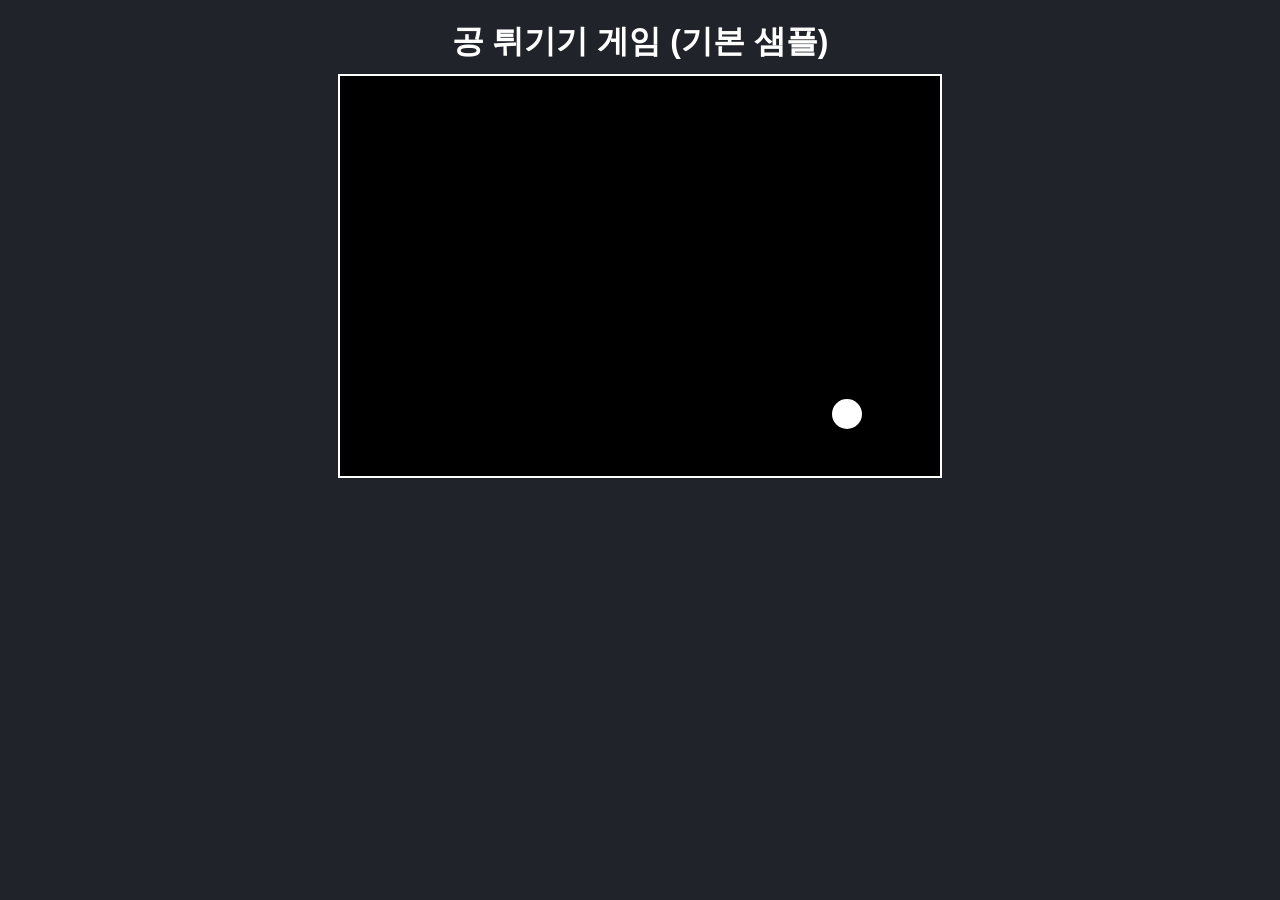
==== index.html @ e8708187 "Add files via upload" ====
<!DOCTYPE html>
<html lang="ko">
<head>
  <meta charset="UTF-8" />
  <title>공 튀기기 게임 (기본)</title>
  <link rel="stylesheet" href="./style.css" />
</head>
<body>
  <h1>공 튀기기 게임 (기본 샘플)</h1>
  <canvas id="gameCanvas" width="600" height="400"></canvas>

  <!-- 게임 로직 -->
  <script src="./script.js"></script>
</body>
</html>
---- style.css ----
/* 화면 전체 중앙 정렬 */
body {
    margin: 0;
    padding: 0;
    font-family: Arial, sans-serif;
    display: flex;
    flex-direction: column;
    align-items: center;
    justify-content: flex-start;
    height: 100vh;
    background: #20232a;
    color: #ffffff;
  }
  
  /* 제목 간단 스타일 */
  h1 {
    margin-top: 20px;
    margin-bottom: 10px;
  }
  
  /* 캔버스 테두리 */
  #gameCanvas {
    border: 2px solid #ffffff;
    background: #000000;
  }
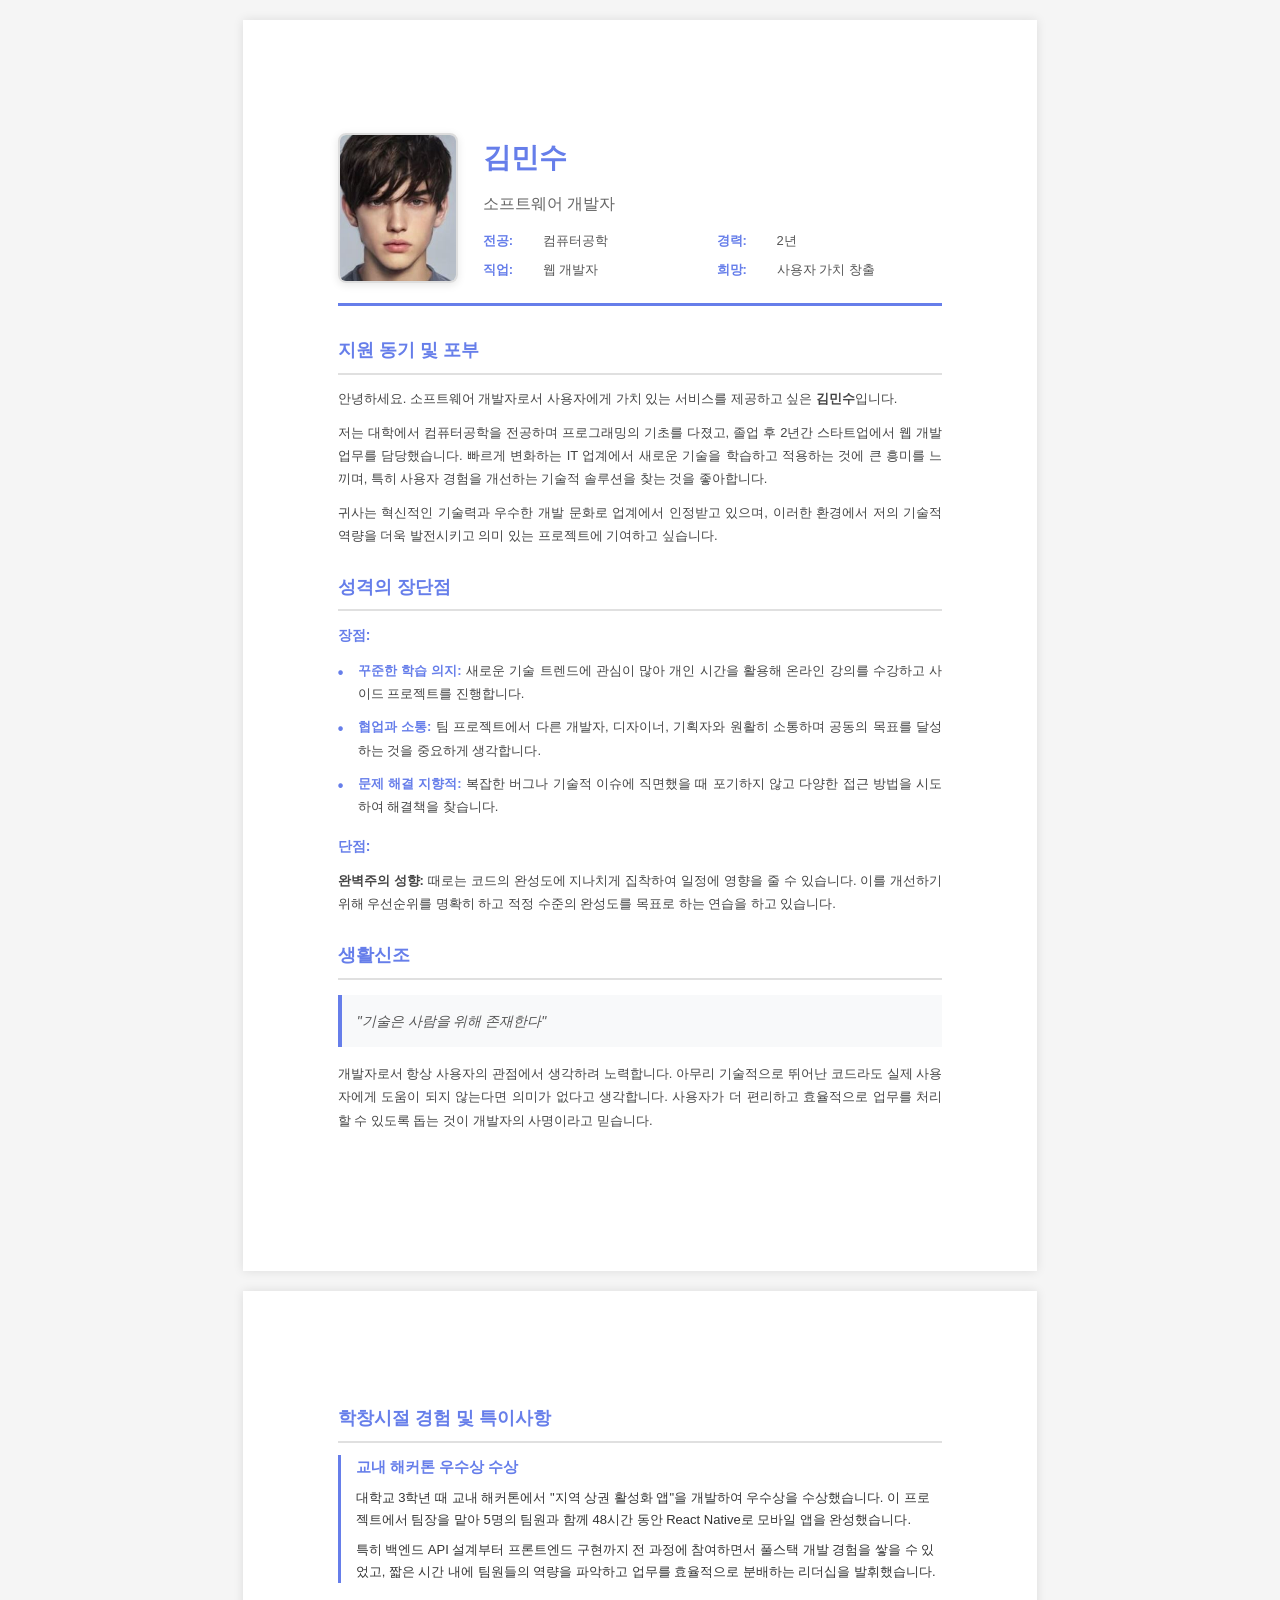
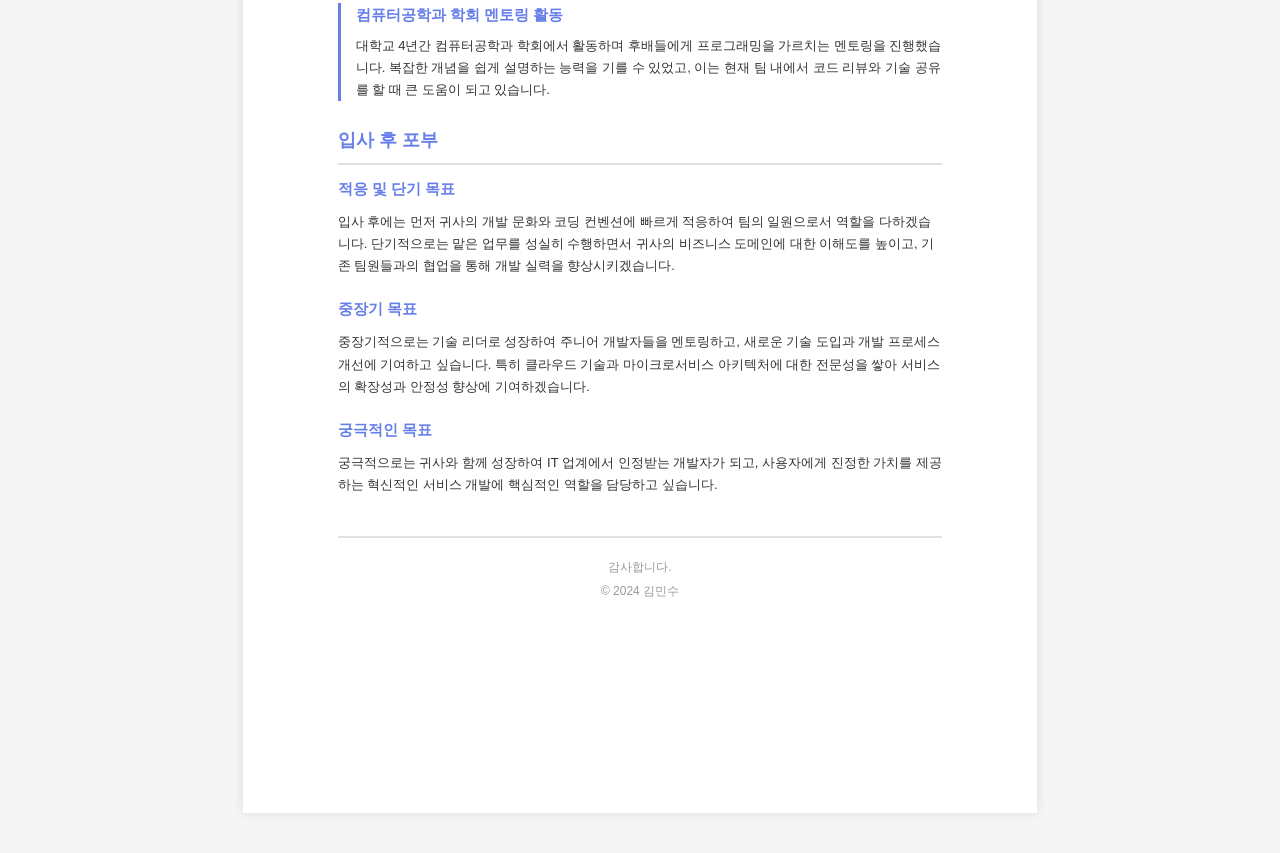
==== commit c069767b: "Update and rename self-introduction.html to index.html" ====
--- a/index.html
+++ b/index.html
@@ -1,15 +1,373 @@
 <!DOCTYPE html>
 <html lang="ko">
 <head>
-  <meta charset="UTF-8" />
-  <title>공 튀기기 게임 (기본)</title>
-  <link rel="stylesheet" href="./style.css" />
+    <meta charset="UTF-8">
+    <meta name="viewport" content="width=device-width, initial-scale=1.0">
+    <title>김민수 - 자기소개서</title>
+    <style>
+        * {
+            margin: 0;
+            padding: 0;
+            box-sizing: border-box;
+        }
+
+        @page {
+            size: A4;
+            margin: 0;
+        }
+
+        body {
+            font-family: 'Malgun Gothic', '맑은 고딕', Arial, sans-serif;
+            line-height: 1.6;
+            color: #333;
+            background: #f5f5f5;
+            padding: 20px;
+        }
+
+        .page {
+            width: 210mm;
+            min-height: 297mm;
+            background: white;
+            margin: 0 auto 20px;
+            padding: 30mm 25mm;
+            box-shadow: 0 0 10px rgba(0, 0, 0, 0.1);
+            page-break-after: always;
+        }
+
+        .page:last-child {
+            page-break-after: auto;
+        }
+
+        /* 헤더 */
+        .header {
+            display: flex;
+            align-items: center;
+            margin-bottom: 30px;
+            padding-bottom: 20px;
+            border-bottom: 3px solid #667eea;
+        }
+
+        .profile-photo {
+            width: 120px;
+            height: 150px;
+            object-fit: cover;
+            border-radius: 8px;
+            margin-right: 25px;
+            border: 2px solid #ddd;
+            box-shadow: 0 2px 8px rgba(0, 0, 0, 0.1);
+        }
+
+        .header-info {
+            flex: 1;
+        }
+
+        .header-info h1 {
+            font-size: 28px;
+            color: #667eea;
+            margin-bottom: 10px;
+            font-weight: bold;
+        }
+
+        .header-info .subtitle {
+            font-size: 16px;
+            color: #666;
+            margin-bottom: 15px;
+        }
+
+        .info-grid {
+            display: grid;
+            grid-template-columns: repeat(2, 1fr);
+            gap: 8px;
+            font-size: 13px;
+            color: #555;
+        }
+
+        .info-item {
+            display: flex;
+        }
+
+        .info-label {
+            font-weight: bold;
+            min-width: 60px;
+            color: #667eea;
+        }
+
+        /* 섹션 스타일 */
+        .section {
+            margin-bottom: 25px;
+        }
+
+        .section-title {
+            font-size: 18px;
+            font-weight: bold;
+            color: #667eea;
+            margin-bottom: 12px;
+            padding-bottom: 8px;
+            border-bottom: 2px solid #e0e0e0;
+        }
+
+        .section-content {
+            font-size: 13px;
+            line-height: 1.8;
+            color: #444;
+            text-align: justify;
+        }
+
+        .section-content p {
+            margin-bottom: 10px;
+        }
+
+        /* 리스트 스타일 */
+        .strengths-list {
+            list-style: none;
+            padding-left: 0;
+        }
+
+        .strengths-list li {
+            margin-bottom: 10px;
+            padding-left: 20px;
+            position: relative;
+        }
+
+        .strengths-list li::before {
+            content: '•';
+            position: absolute;
+            left: 0;
+            color: #667eea;
+            font-weight: bold;
+            font-size: 16px;
+        }
+
+        .strengths-list strong {
+            color: #667eea;
+            font-weight: bold;
+        }
+
+        /* 인용구 */
+        .quote-box {
+            background: #f8f9fa;
+            border-left: 4px solid #667eea;
+            padding: 15px;
+            margin: 15px 0;
+            font-style: italic;
+            font-size: 14px;
+            color: #555;
+        }
+
+        /* 경험 항목 */
+        .experience-item {
+            margin-bottom: 20px;
+            padding-left: 20px;
+            border-left: 3px solid #667eea;
+            padding-left: 15px;
+        }
+
+        .experience-item h4 {
+            font-size: 15px;
+            color: #667eea;
+            margin-bottom: 8px;
+            font-weight: bold;
+        }
+
+        .experience-item p {
+            font-size: 13px;
+            line-height: 1.7;
+            margin-bottom: 8px;
+        }
+
+        /* 포부 섹션 */
+        .future-section {
+            margin-bottom: 20px;
+        }
+
+        .future-section h4 {
+            font-size: 15px;
+            color: #667eea;
+            margin-bottom: 10px;
+            font-weight: bold;
+        }
+
+        .future-section p {
+            font-size: 13px;
+            line-height: 1.7;
+            margin-bottom: 8px;
+        }
+
+        /* 인쇄 스타일 */
+        @media print {
+            body {
+                background: white;
+                padding: 0;
+            }
+
+            .page {
+                margin: 0;
+                box-shadow: none;
+                page-break-after: always;
+            }
+
+            .page:last-child {
+                page-break-after: auto;
+            }
+        }
+
+        /* 화면 미리보기 */
+        @media screen {
+            .page {
+                margin-bottom: 20px;
+            }
+        }
+    </style>
 </head>
 <body>
-  <h1>공 튀기기 게임 (기본 샘플)</h1>
-  <canvas id="gameCanvas" width="600" height="400"></canvas>
-
-  <!-- 게임 로직 -->
-  <script src="./script.js"></script>
+    <!-- 1페이지 -->
+    <div class="page">
+        <!-- 헤더 (프로필 사진 + 기본 정보) -->
+        <div class="header">
+            <img src="hansome.JPG" alt="김민수 프로필" class="profile-photo" onerror="this.style.display='none';">
+            <div class="header-info">
+                <h1>김민수</h1>
+                <div class="subtitle">소프트웨어 개발자</div>
+                <div class="info-grid">
+                    <div class="info-item">
+                        <span class="info-label">전공:</span>
+                        <span>컴퓨터공학</span>
+                    </div>
+                    <div class="info-item">
+                        <span class="info-label">경력:</span>
+                        <span>2년</span>
+                    </div>
+                    <div class="info-item">
+                        <span class="info-label">직업:</span>
+                        <span>웹 개발자</span>
+                    </div>
+                    <div class="info-item">
+                        <span class="info-label">희망:</span>
+                        <span>사용자 가치 창출</span>
+                    </div>
+                </div>
+            </div>
+        </div>
+
+        <!-- 지원 동기 및 포부 -->
+        <div class="section">
+            <h2 class="section-title">지원 동기 및 포부</h2>
+            <div class="section-content">
+                <p>
+                    안녕하세요. 소프트웨어 개발자로서 사용자에게 가치 있는 서비스를 제공하고 싶은 <strong>김민수</strong>입니다.
+                </p>
+                <p>
+                    저는 대학에서 컴퓨터공학을 전공하며 프로그래밍의 기초를 다졌고, 졸업 후 2년간 스타트업에서 웹 개발 업무를 담당했습니다. 빠르게 변화하는 IT 업계에서 새로운 기술을 학습하고 적용하는 것에 큰 흥미를 느끼며, 특히 사용자 경험을 개선하는 기술적 솔루션을 찾는 것을 좋아합니다.
+                </p>
+                <p>
+                    귀사는 혁신적인 기술력과 우수한 개발 문화로 업계에서 인정받고 있으며, 이러한 환경에서 저의 기술적 역량을 더욱 발전시키고 의미 있는 프로젝트에 기여하고 싶습니다.
+                </p>
+            </div>
+        </div>
+
+        <!-- 성격의 장단점 -->
+        <div class="section">
+            <h2 class="section-title">성격의 장단점</h2>
+            <div class="section-content">
+                <h4 style="color: #667eea; margin-bottom: 10px; font-size: 14px;">장점:</h4>
+                <ul class="strengths-list">
+                    <li>
+                        <strong>꾸준한 학습 의지:</strong> 새로운 기술 트렌드에 관심이 많아 개인 시간을 활용해 온라인 강의를 수강하고 사이드 프로젝트를 진행합니다.
+                    </li>
+                    <li>
+                        <strong>협업과 소통:</strong> 팀 프로젝트에서 다른 개발자, 디자이너, 기획자와 원활히 소통하며 공동의 목표를 달성하는 것을 중요하게 생각합니다.
+                    </li>
+                    <li>
+                        <strong>문제 해결 지향적:</strong> 복잡한 버그나 기술적 이슈에 직면했을 때 포기하지 않고 다양한 접근 방법을 시도하여 해결책을 찾습니다.
+                    </li>
+                </ul>
+                <h4 style="color: #667eea; margin-top: 15px; margin-bottom: 10px; font-size: 14px;">단점:</h4>
+                <p>
+                    <strong>완벽주의 성향:</strong> 때로는 코드의 완성도에 지나치게 집착하여 일정에 영향을 줄 수 있습니다. 이를 개선하기 위해 우선순위를 명확히 하고 적정 수준의 완성도를 목표로 하는 연습을 하고 있습니다.
+                </p>
+            </div>
+        </div>
+
+        <!-- 생활신조 -->
+        <div class="section">
+            <h2 class="section-title">생활신조</h2>
+            <div class="quote-box">
+                "기술은 사람을 위해 존재한다"
+            </div>
+            <div class="section-content">
+                <p>
+                    개발자로서 항상 사용자의 관점에서 생각하려 노력합니다. 아무리 기술적으로 뛰어난 코드라도 실제 사용자에게 도움이 되지 않는다면 의미가 없다고 생각합니다. 사용자가 더 편리하고 효율적으로 업무를 처리할 수 있도록 돕는 것이 개발자의 사명이라고 믿습니다.
+                </p>
+            </div>
+        </div>
+    </div>
+
+    <!-- 2페이지 -->
+    <div class="page">
+        <!-- 학창시절 경험 및 특이사항 -->
+        <div class="section">
+            <h2 class="section-title">학창시절 경험 및 특이사항</h2>
+            
+            <div class="experience-item">
+                <h4>교내 해커톤 우수상 수상</h4>
+                <p>
+                    대학교 3학년 때 교내 해커톤에서 "지역 상권 활성화 앱"을 개발하여 우수상을 수상했습니다. 이 프로젝트에서 팀장을 맡아 5명의 팀원과 함께 48시간 동안 React Native로 모바일 앱을 완성했습니다.
+                </p>
+                <p>
+                    특히 백엔드 API 설계부터 프론트엔드 구현까지 전 과정에 참여하면서 풀스택 개발 경험을 쌓을 수 있었고, 짧은 시간 내에 팀원들의 역량을 파악하고 업무를 효율적으로 분배하는 리더십을 발휘했습니다.
+                </p>
+            </div>
+
+            <div class="experience-item">
+                <h4>컴퓨터공학과 학회 멘토링 활동</h4>
+                <p>
+                    대학교 4년간 컴퓨터공학과 학회에서 활동하며 후배들에게 프로그래밍을 가르치는 멘토링을 진행했습니다. 복잡한 개념을 쉽게 설명하는 능력을 기를 수 있었고, 이는 현재 팀 내에서 코드 리뷰와 기술 공유를 할 때 큰 도움이 되고 있습니다.
+                </p>
+            </div>
+        </div>
+
+        <!-- 입사 후 포부 -->
+        <div class="section">
+            <h2 class="section-title">입사 후 포부</h2>
+            
+            <div class="future-section">
+                <h4>적응 및 단기 목표</h4>
+                <p>
+                    입사 후에는 먼저 귀사의 개발 문화와 코딩 컨벤션에 빠르게 적응하여 팀의 일원으로서 역할을 다하겠습니다. 단기적으로는 맡은 업무를 성실히 수행하면서 귀사의 비즈니스 도메인에 대한 이해도를 높이고, 기존 팀원들과의 협업을 통해 개발 실력을 향상시키겠습니다.
+                </p>
+            </div>
+
+            <div class="future-section">
+                <h4>중장기 목표</h4>
+                <p>
+                    중장기적으로는 기술 리더로 성장하여 주니어 개발자들을 멘토링하고, 새로운 기술 도입과 개발 프로세스 개선에 기여하고 싶습니다. 특히 클라우드 기술과 마이크로서비스 아키텍처에 대한 전문성을 쌓아 서비스의 확장성과 안정성 향상에 기여하겠습니다.
+                </p>
+            </div>
+
+            <div class="future-section">
+                <h4>궁극적인 목표</h4>
+                <p>
+                    궁극적으로는 귀사와 함께 성장하여 IT 업계에서 인정받는 개발자가 되고, 사용자에게 진정한 가치를 제공하는 혁신적인 서비스 개발에 핵심적인 역할을 담당하고 싶습니다.
+                </p>
+            </div>
+        </div>
+
+        <!-- 푸터 -->
+        <div style="text-align: center; margin-top: 40px; padding-top: 20px; border-top: 2px solid #e0e0e0; color: #999; font-size: 12px;">
+            <p>감사합니다.</p>
+            <p style="margin-top: 5px;">&copy; 2024 김민수</p>
+        </div>
+    </div>
+
+    <script>
+        // 인쇄 시 페이지 나누기 최적화
+        window.addEventListener('beforeprint', function() {
+            document.body.style.background = 'white';
+        });
+
+        window.addEventListener('afterprint', function() {
+            document.body.style.background = '#f5f5f5';
+        });
+    </script>
 </body>
 </html>
